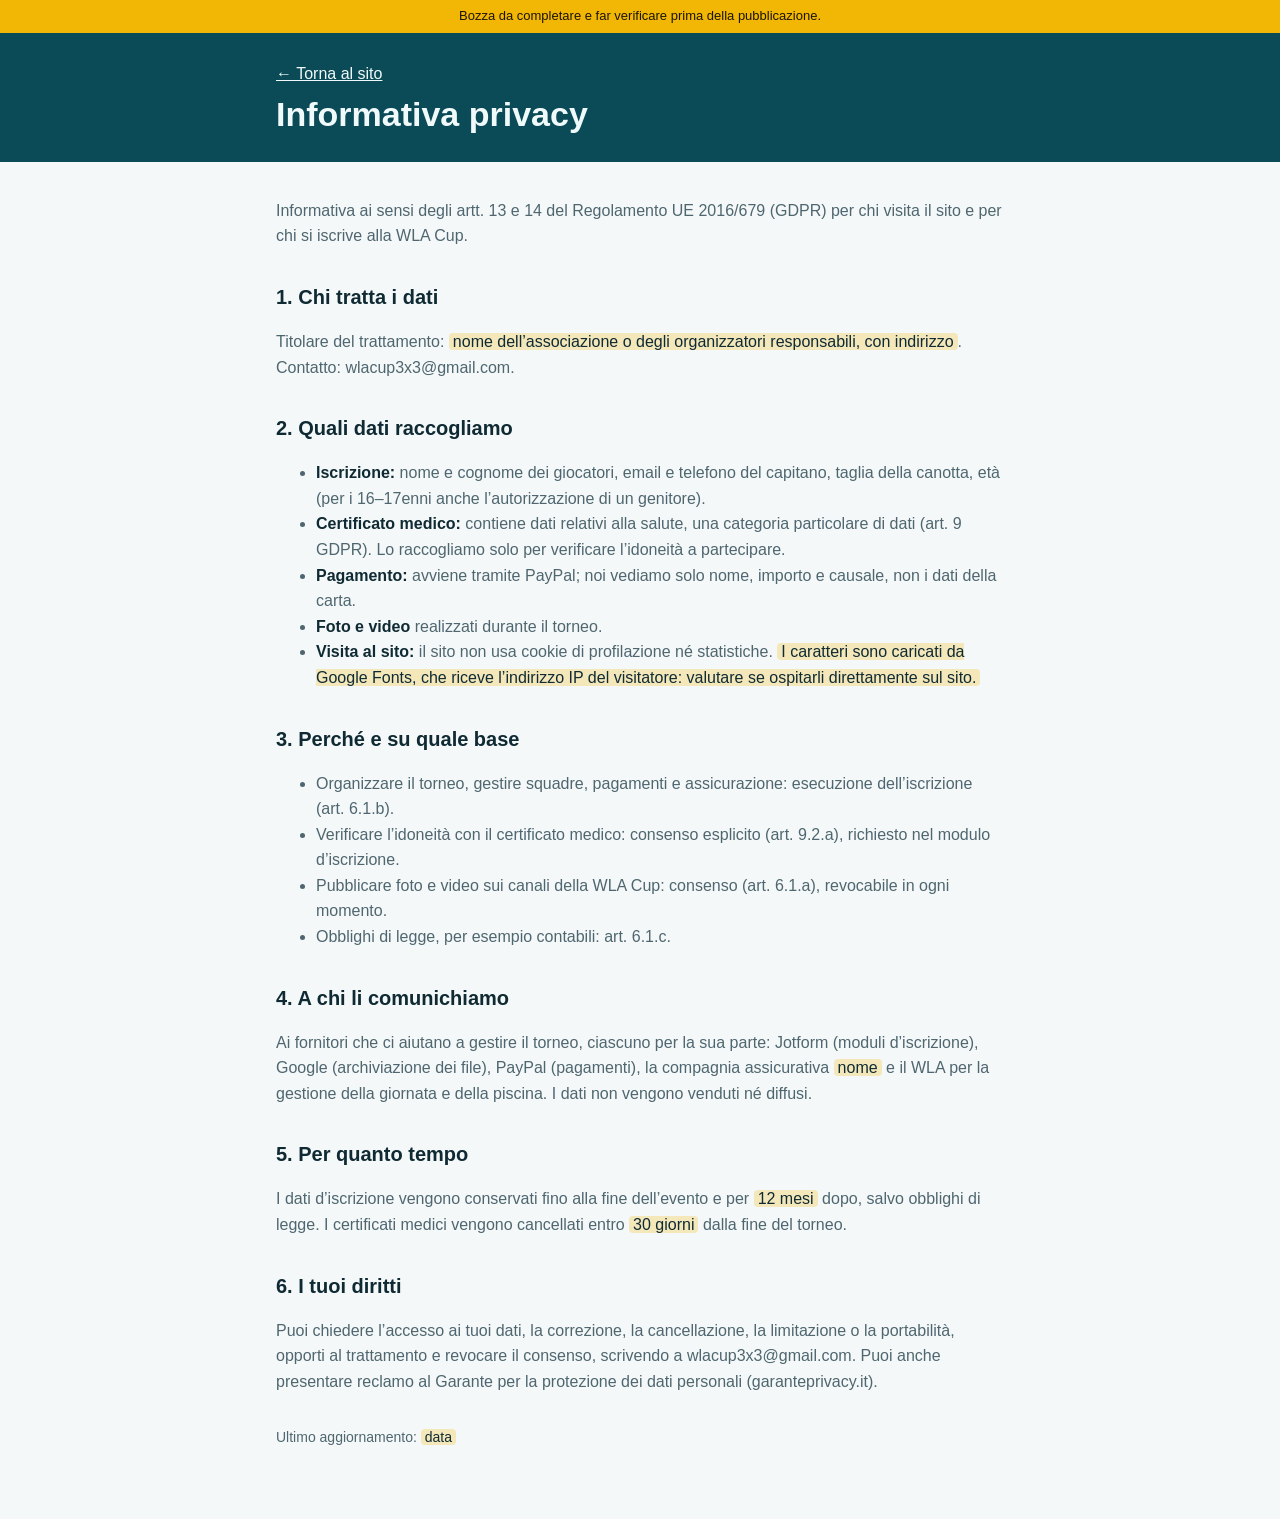
==== privacy.html @ 69f7c9ff "Sito test" ====
<!doctype html>
<html lang="it">
<head>
<meta charset="utf-8">
<meta name="viewport" content="width=device-width, initial-scale=1, viewport-fit=cover">
<title>Privacy · WLA Cup</title>
<meta name="theme-color" content="#0A4B57">
<style>
:root{--bg:#F4F8F8;--surface:#FFFFFF;--ink:#0F2A33;--soft:#4F6670;--line:#D5E2E4;--pool:#0E6E7E;--deep:#0A4B57;--sun:#F2B705}
@media (prefers-color-scheme: dark){:root:not([data-theme="light"]){--bg:#0B1A1F;--surface:#112830;--ink:#E6F1F2;--soft:#9DB4BA;--line:#21414A;--pool:#2BA3B5;--deep:#07323B;--sun:#F5C842;color-scheme:dark}}
:root[data-theme="dark"]{--bg:#0B1A1F;--surface:#112830;--ink:#E6F1F2;--soft:#9DB4BA;--line:#21414A;--pool:#2BA3B5;--deep:#07323B;--sun:#F5C842;color-scheme:dark}
*{box-sizing:border-box}
body{margin:0;background:var(--bg);color:var(--ink);font-family:-apple-system,"Segoe UI",Roboto,sans-serif;font-size:16px;line-height:1.6}
header{background:var(--deep);color:#F1FAFB;padding-block:28px}
.wrap{max-width:760px;margin:0 auto;padding-left:max(16px,env(safe-area-inset-left,0px));padding-right:max(16px,env(safe-area-inset-right,0px))}
header a{color:#F1FAFB}
h1{font-size:34px;line-height:1.1;margin:10px 0 0}
h2{font-size:20px;margin:32px 0 8px}
main{padding-block:20px 56px}
p,li{color:var(--soft)}
strong{color:var(--ink)}
.tbd{background:rgba(242,183,5,.25);border-radius:4px;padding:0 4px;color:var(--ink)}
.draft{background:var(--sun);color:#1B1400;font-size:13px;text-align:center;padding:6px 16px}
</style>
</head>
<body>
<div class="draft">Bozza da completare e far verificare prima della pubblicazione.</div>
<header><div class="wrap"><a href="index.html">← Torna al sito</a><h1>Informativa privacy</h1></div></header>
<main class="wrap">
<p>Informativa ai sensi degli artt. 13 e 14 del Regolamento UE 2016/679 (GDPR) per chi visita il sito e per chi si iscrive alla WLA Cup.</p>

<h2>1. Chi tratta i dati</h2>
<p>Titolare del trattamento: <span class="tbd">nome dell’associazione o degli organizzatori responsabili, con indirizzo</span>. Contatto: wlacup3x3@gmail.com.</p>

<h2>2. Quali dati raccogliamo</h2>
<ul>
<li><strong>Iscrizione:</strong> nome e cognome dei giocatori, email e telefono del capitano, taglia della canotta, età (per i 16–17enni anche l’autorizzazione di un genitore).</li>
<li><strong>Certificato medico:</strong> contiene dati relativi alla salute, una categoria particolare di dati (art. 9 GDPR). Lo raccogliamo solo per verificare l’idoneità a partecipare.</li>
<li><strong>Pagamento:</strong> avviene tramite PayPal; noi vediamo solo nome, importo e causale, non i dati della carta.</li>
<li><strong>Foto e video</strong> realizzati durante il torneo.</li>
<li><strong>Visita al sito:</strong> il sito non usa cookie di profilazione né statistiche. <span class="tbd">I caratteri sono caricati da Google Fonts, che riceve l’indirizzo IP del visitatore: valutare se ospitarli direttamente sul sito.</span></li>
</ul>

<h2>3. Perché e su quale base</h2>
<ul>
<li>Organizzare il torneo, gestire squadre, pagamenti e assicurazione: esecuzione dell’iscrizione (art. 6.1.b).</li>
<li>Verificare l’idoneità con il certificato medico: consenso esplicito (art. 9.2.a), richiesto nel modulo d’iscrizione.</li>
<li>Pubblicare foto e video sui canali della WLA Cup: consenso (art. 6.1.a), revocabile in ogni momento.</li>
<li>Obblighi di legge, per esempio contabili: art. 6.1.c.</li>
</ul>

<h2>4. A chi li comunichiamo</h2>
<p>Ai fornitori che ci aiutano a gestire il torneo, ciascuno per la sua parte: Jotform (moduli d’iscrizione), Google (archiviazione dei file), PayPal (pagamenti), la compagnia assicurativa <span class="tbd">nome</span> e il WLA per la gestione della giornata e della piscina. I dati non vengono venduti né diffusi.</p>

<h2>5. Per quanto tempo</h2>
<p>I dati d’iscrizione vengono conservati fino alla fine dell’evento e per <span class="tbd">12 mesi</span> dopo, salvo obblighi di legge. I certificati medici vengono cancellati entro <span class="tbd">30 giorni</span> dalla fine del torneo.</p>

<h2>6. I tuoi diritti</h2>
<p>Puoi chiedere l’accesso ai tuoi dati, la correzione, la cancellazione, la limitazione o la portabilità, opporti al trattamento e revocare il consenso, scrivendo a wlacup3x3@gmail.com. Puoi anche presentare reclamo al Garante per la protezione dei dati personali (garanteprivacy.it).</p>

<p style="margin-top:32px;font-size:14px">Ultimo aggiornamento: <span class="tbd">data</span></p>
</main>
</body>
</html>
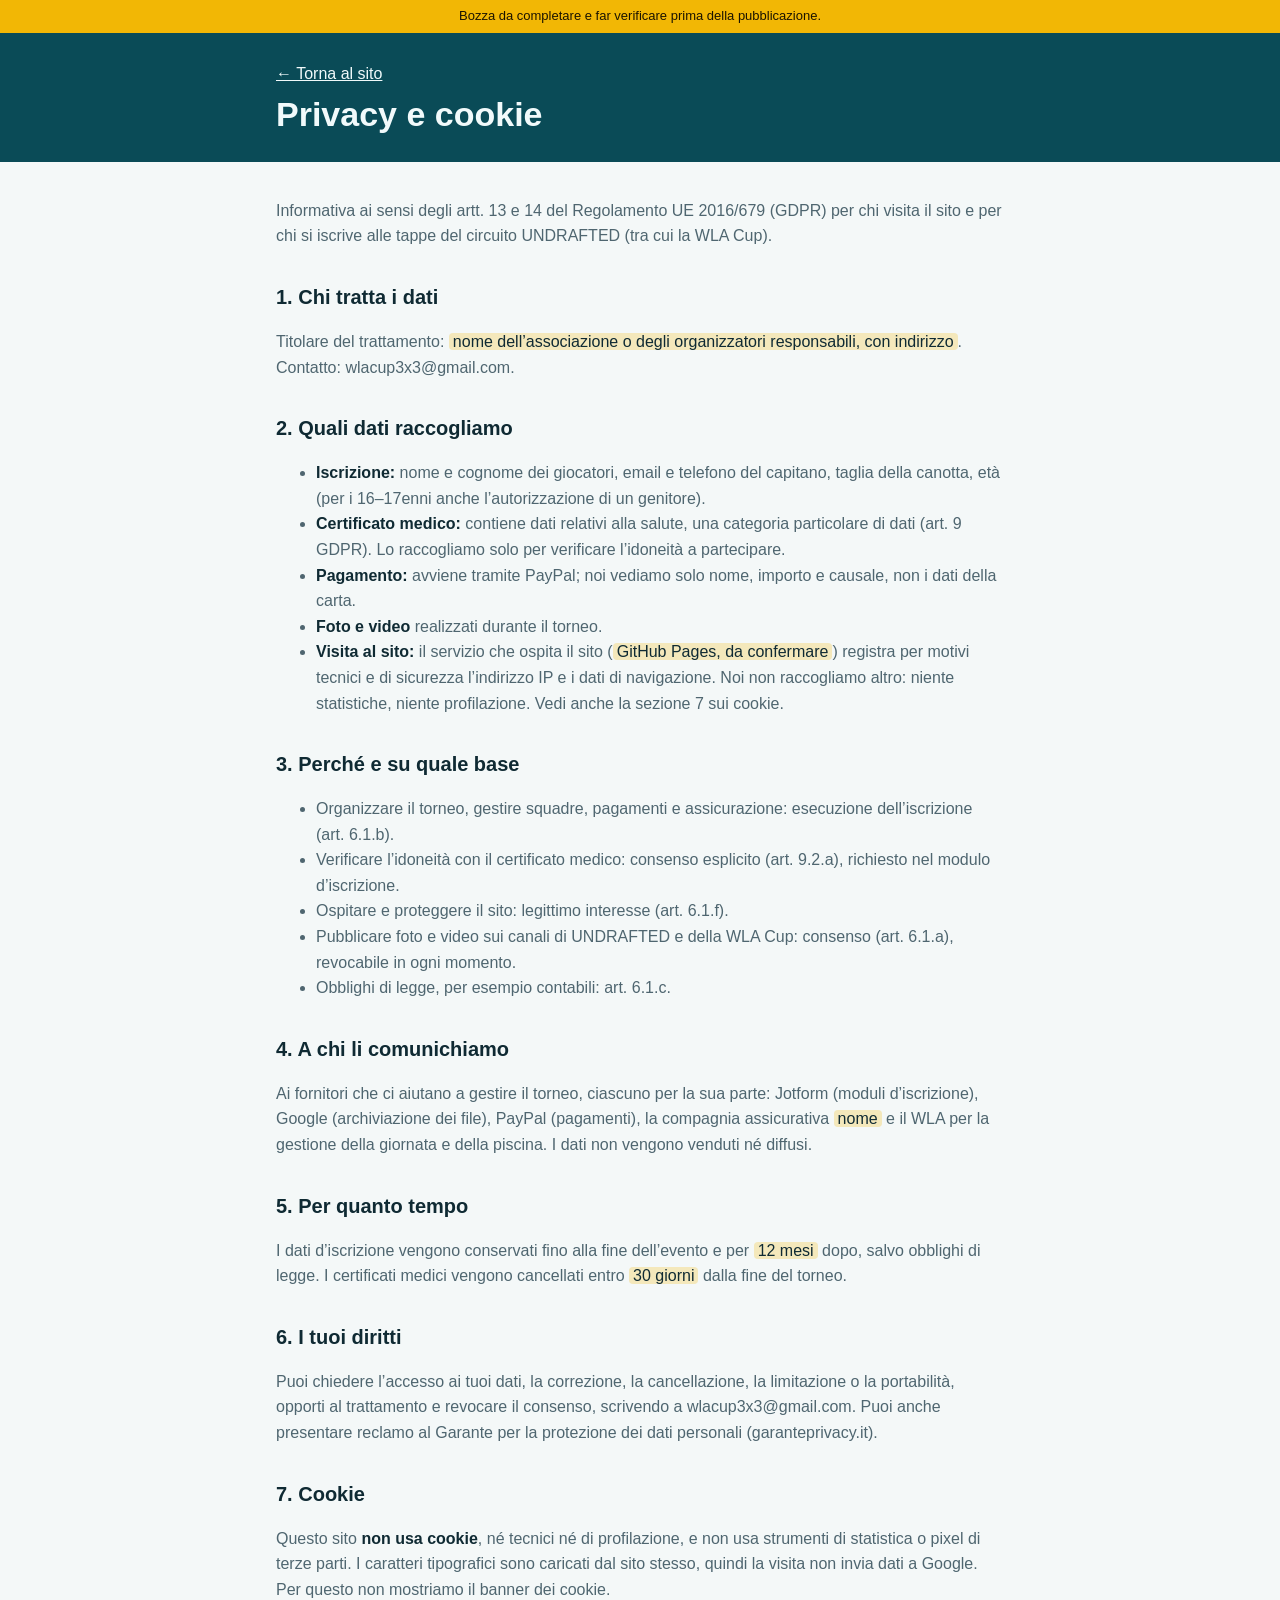
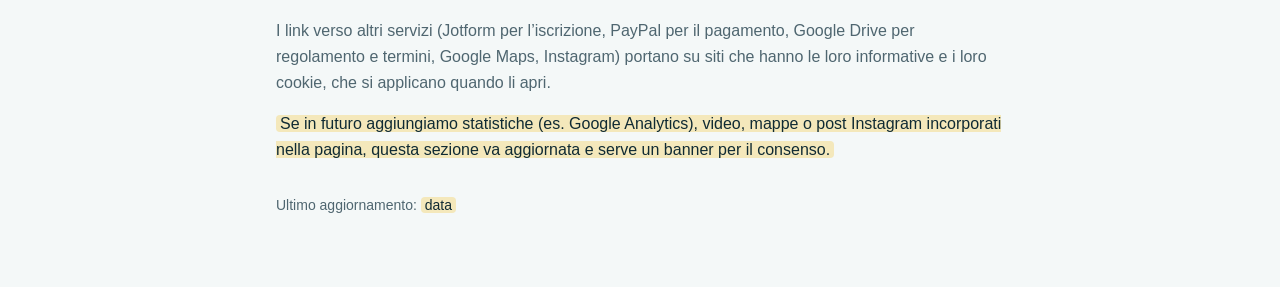
==== commit b97c9a74: "Sito finito, aggiunta privacy e cookie policy, aggiunta pagina wla.html, aggiunta cartelle css, font" ====
--- a/privacy.html
+++ b/privacy.html
@@ -3,7 +3,7 @@
 <head>
 <meta charset="utf-8">
 <meta name="viewport" content="width=device-width, initial-scale=1, viewport-fit=cover">
-<title>Privacy · WLA Cup</title>
+<title>Privacy e cookie · UNDRAFTED</title>
 <meta name="theme-color" content="#0A4B57">
 <style>
 :root{--bg:#F4F8F8;--surface:#FFFFFF;--ink:#0F2A33;--soft:#4F6670;--line:#D5E2E4;--pool:#0E6E7E;--deep:#0A4B57;--sun:#F2B705}
@@ -25,9 +25,9 @@
 </head>
 <body>
 <div class="draft">Bozza da completare e far verificare prima della pubblicazione.</div>
-<header><div class="wrap"><a href="index.html">← Torna al sito</a><h1>Informativa privacy</h1></div></header>
+<header><div class="wrap"><a href="index.html">← Torna al sito</a><h1>Privacy e cookie</h1></div></header>
 <main class="wrap">
-<p>Informativa ai sensi degli artt. 13 e 14 del Regolamento UE 2016/679 (GDPR) per chi visita il sito e per chi si iscrive alla WLA Cup.</p>
+<p>Informativa ai sensi degli artt. 13 e 14 del Regolamento UE 2016/679 (GDPR) per chi visita il sito e per chi si iscrive alle tappe del circuito UNDRAFTED (tra cui la WLA Cup).</p>
 
 <h2>1. Chi tratta i dati</h2>
 <p>Titolare del trattamento: <span class="tbd">nome dell’associazione o degli organizzatori responsabili, con indirizzo</span>. Contatto: wlacup3x3@gmail.com.</p>
@@ -38,14 +38,15 @@
 <li><strong>Certificato medico:</strong> contiene dati relativi alla salute, una categoria particolare di dati (art. 9 GDPR). Lo raccogliamo solo per verificare l’idoneità a partecipare.</li>
 <li><strong>Pagamento:</strong> avviene tramite PayPal; noi vediamo solo nome, importo e causale, non i dati della carta.</li>
 <li><strong>Foto e video</strong> realizzati durante il torneo.</li>
-<li><strong>Visita al sito:</strong> il sito non usa cookie di profilazione né statistiche. <span class="tbd">I caratteri sono caricati da Google Fonts, che riceve l’indirizzo IP del visitatore: valutare se ospitarli direttamente sul sito.</span></li>
+<li><strong>Visita al sito:</strong> il servizio che ospita il sito (<span class="tbd">GitHub Pages, da confermare</span>) registra per motivi tecnici e di sicurezza l’indirizzo IP e i dati di navigazione. Noi non raccogliamo altro: niente statistiche, niente profilazione. Vedi anche la sezione 7 sui cookie.</li>
 </ul>
 
 <h2>3. Perché e su quale base</h2>
 <ul>
 <li>Organizzare il torneo, gestire squadre, pagamenti e assicurazione: esecuzione dell’iscrizione (art. 6.1.b).</li>
 <li>Verificare l’idoneità con il certificato medico: consenso esplicito (art. 9.2.a), richiesto nel modulo d’iscrizione.</li>
-<li>Pubblicare foto e video sui canali della WLA Cup: consenso (art. 6.1.a), revocabile in ogni momento.</li>
+<li>Ospitare e proteggere il sito: legittimo interesse (art. 6.1.f).</li>
+<li>Pubblicare foto e video sui canali di UNDRAFTED e della WLA Cup: consenso (art. 6.1.a), revocabile in ogni momento.</li>
 <li>Obblighi di legge, per esempio contabili: art. 6.1.c.</li>
 </ul>
 
@@ -58,6 +59,11 @@
 <h2>6. I tuoi diritti</h2>
 <p>Puoi chiedere l’accesso ai tuoi dati, la correzione, la cancellazione, la limitazione o la portabilità, opporti al trattamento e revocare il consenso, scrivendo a wlacup3x3@gmail.com. Puoi anche presentare reclamo al Garante per la protezione dei dati personali (garanteprivacy.it).</p>
 
+<h2 id="cookie">7. Cookie</h2>
+<p>Questo sito <strong>non usa cookie</strong>, né tecnici né di profilazione, e non usa strumenti di statistica o pixel di terze parti. I caratteri tipografici sono caricati dal sito stesso, quindi la visita non invia dati a Google. Per questo non mostriamo il banner dei cookie.</p>
+<p>I link verso altri servizi (Jotform per l’iscrizione, PayPal per il pagamento, Google Drive per regolamento e termini, Google Maps, Instagram) portano su siti che hanno le loro informative e i loro cookie, che si applicano quando li apri.</p>
+<p><span class="tbd">Se in futuro aggiungiamo statistiche (es. Google Analytics), video, mappe o post Instagram incorporati nella pagina, questa sezione va aggiornata e serve un banner per il consenso.</span></p>
+
 <p style="margin-top:32px;font-size:14px">Ultimo aggiornamento: <span class="tbd">data</span></p>
 </main>
 </body>
